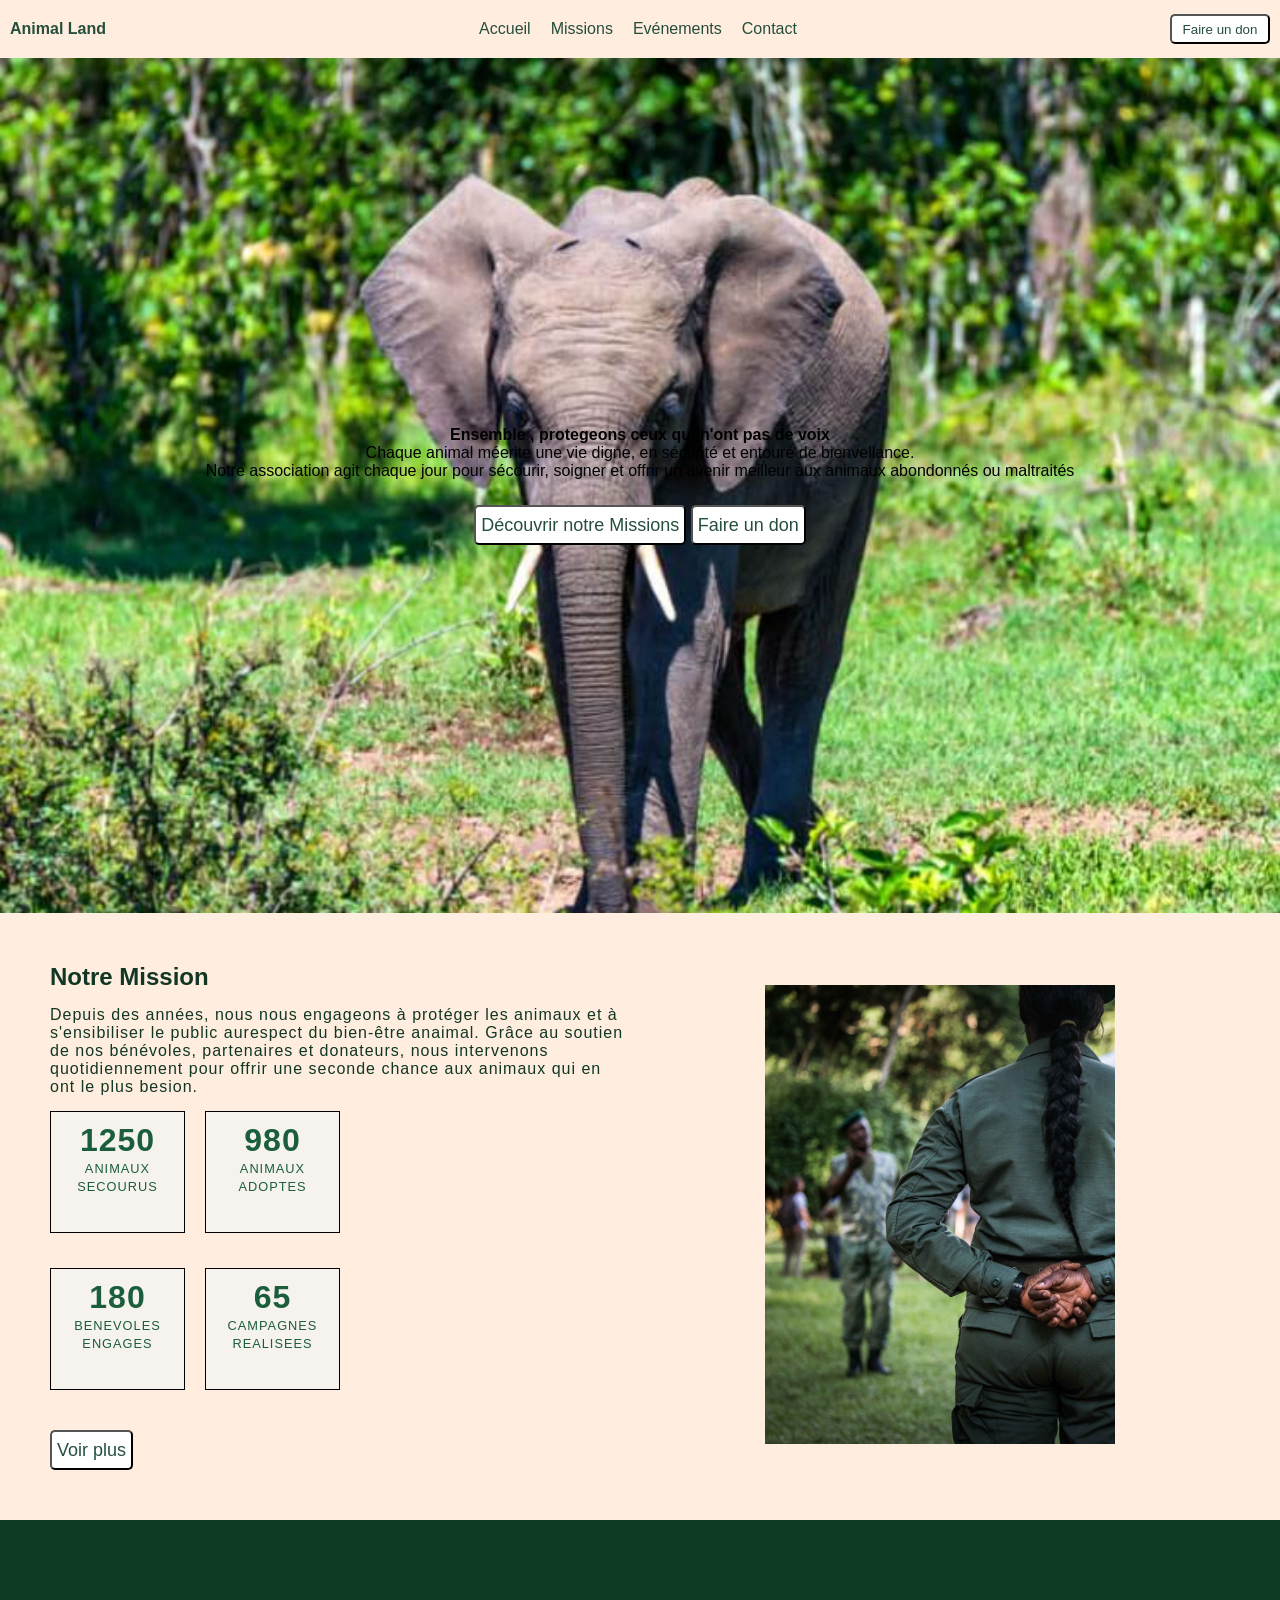
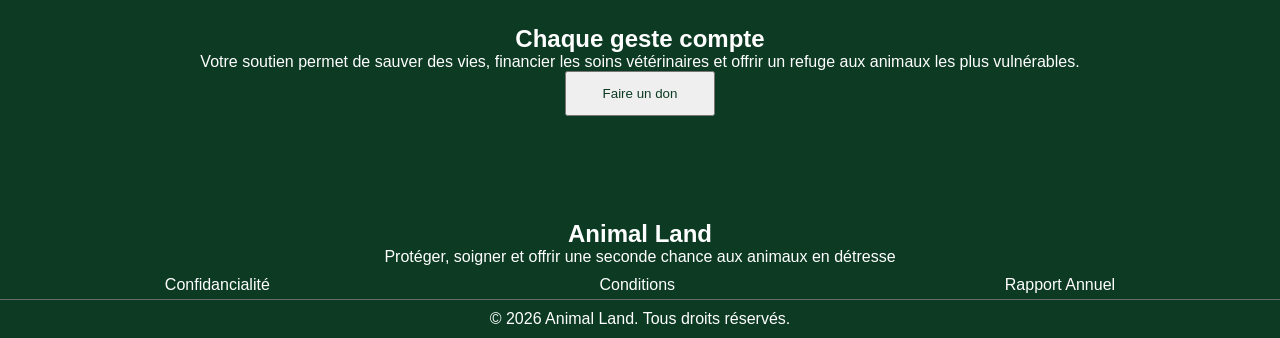
==== index.html @ c0b299cd "index represente la page d'accueil + 3 fichier css pour le style de la nav le main et footer+2 image" ====
<!doctype html>
<html lang="fr">
  <head>
    <meta charset="UTF-8" >
    <meta name="viewport" content="width=device-width, initial-scale=1.0" >
    <title>Animal Land</title>
    <link rel="stylesheet" href="style.css" >
    <link rel="stylesheet" href="style-nav.css" >
    <link rel="stylesheet" href="footer.css" >
  </head>
  <body>
    <header>
      <nav class="nav">
        <a href="index.html"><strong>Animal Land</strong></a>
        <ul>
          <li><a href="index.html">Accueil</a></li>
          <li><a href="#">Missions</a></li>
          <li><a href="#">Evénements</a></li>
          <li><a href="#">Contact</a></li>
        </ul>
        <a href="#"><button>Faire un don</button></a>
      </nav>
    </header>
    <main>
      <article>
        <section class="hero">
          <section class="hero-text">
            <h1>Ensemble , protegeons ceux qui n'ont pas de voix</h1>
            <p>
              Chaque animal méerite une vie digne, en sécurité et entouré de
              bienvellance.<br />
              Notre association agit chaque jour pour sécourir, soigner et
              offrir un avenir meilleur aux animaux abondonnés ou maltraités
            </p>
          </section>
          <section class="btn-hero">
            <a href="#"><button>Découvrir notre Missions</button></a>
            <a href="#"><button>Faire un don</button></a>
          </section>
        </section>
        <section class="missions">
          <section class="mission-text">
            <h2>Notre Mission</h2>
            <p>
              Depuis des années, nous nous engageons à protéger les animaux et à
              s'ensibiliser le public aurespect du bien-être anaimal. Grâce au
              soutien de nos bénévoles, partenaires et donateurs, nous
              intervenons quotidiennement pour offrir une seconde chance aux
              animaux qui en ont le plus besion.
            </p>
            <section class="chiffre">

              <p><strong>1250</strong><br>
              <span>ANIMAUX SECOURUS<span></p>
              <p><strong>980</strong><br>
              <span>ANIMAUX ADOPTES<span></p>
              <p><strong>180</strong><br>
              <span>BENEVOLES ENGAGES<span></p>
              <p><strong>65</strong><br>
              <span>CAMPAGNES REALISEES<span></p>
              
            </section>
            <a href="#" class="btn-hero"><button>Voir plus</button></a>
          </section>
          <section class="img-mission">
            <img src="agent.jpg" alt="image garde forestier">
          </section>
        </section>
        <section class="don">
          <h2>Chaque geste compte</h2>
          <p>Votre soutien permet de sauver des vies, financier
            les soins vétérinaires et offrir un refuge aux 
            animaux les plus vulnérables.
          </p>
          <a href="#"><button>Faire un don</button></a>
        </section>
      </article>
    </main>
    <footer class="footer">
      <h2>Animal Land</h2>
      <p>Protéger, soigner et offrir une seconde chance aux 
        animaux en détresse</p>
        <section class="legal">
          <a href="#">Confidancialité</a>
          <a href="#">Conditions</a>
          <a href="#">Rapport Annuel</a>
        </section>
        <section class="droit">
          &copy; 2026 Animal Land. Tous droits réservés.
        </section>
    </footer>
  </body>
</html>
---- style.css ----
* {
  margin: 0;
  padding: 0;
  font-family: sans-serif;
}
body {
  background-color: #ffeedf;
}

.hero {
  display: flex;
  align-items: center;
  text-align: center;
  justify-content: center;
  height: 95vh;
  flex-direction: column;
  background-image: url(Elephant.jpg);
  background-size: cover;
}

.btn-hero button {
  text-align: center;
  align-items: center;
  margin-top: 25px;
  height: 40px;
  width: auto;
  padding: 5px;
  cursor: pointer;
  border-radius: 5px;
  background-color: #fff;
  color: #264e3d;
  font-size: 18px;
}
.btn-hero button:hover {
  background-color: #264e3d;
  color: #fff;
}

/* ------------------------------------------ */
.missions {
  display: grid;
  grid-template-columns: repeat(2, 1fr);
  gap: 20px;
  padding: 50px;
  place-items: center;
  color: #113624;
}
.mission-text h2 {
  margin-bottom: 15px;
}
.mission-text p {
  margin-bottom: 15px;
  letter-spacing: 1px;
}
.chiffre {
  display: grid;
  grid-template-columns: repeat(2, 1fr);
  width: 50%;
  gap: 20px;
  place-items: center;
}

.chiffre p {
  display: block;
  text-align: center;
  align-items: center;
  height: 100px;
  border: 1px solid black;
  padding: 10px;
  background-color: #f6f2ed;
  color: #1b5e3c;
}
.chiffre strong {
  font-size: 2rem;
  font-weight: 600;
}
.chiffre span {
  font-size: 0.8rem;
  letter-spacing: 1px;
}
.img-mission img {
  width: 350px;
  height: auto;
}

/* ------------------------------------------- */

.don {
  display: flex;
  text-align: center;
  align-items: center;
  justify-content: center;
  flex-direction: column;
  height: 300px;
  background-color: #0c3a23;
  color: #fff;
}
.don a button {
  height: 45px;
  width: 150px;
  color: #0c3a23;
}
.don a button:hover {
  background-color: #0fba65;
  color: #fff;
  cursor: pointer;
}

@media only screen and (min-width: 320px) and (max-width: 767px) {
  body {
    text-align: center;
    background-color: red;
  }
  .missions {
    display: flex;
    flex-wrap: wrap;
    text-align: center;
    align-items: center;
  }
  .chiffre {
    display: flex;
    flex-wrap: wrap;
    flex-direction: column;
  }
  .chiffre p {
    display: flex;
    flex-wrap: wrap;
    text-align: center;
  }
  .img-mission img {
    display: none;
  }
}
---- style-nav.css ----
.nav {
  display: flex;
  justify-content: space-between;
  align-items: center;
  padding: 10px;
}
.nav a {
  text-decoration: none;
  color: #264e3d;
}
.nav a button {
  width: 100px;
  height: 30px;
  border-radius: 5px;
  cursor: pointer;
  background-color: #fff;
  color: #264e3d;
}
.nav a button:hover {
  background-color: #264e3d;
  color: #fff;
}
.nav a:hover {
  text-decoration: underline;
  font-weight: 600;
}

.nav ul {
  display: flex;
  list-style: none;
}
.nav ul li {
  justify-content: space-between;
  margin: 10px;
}

@media screen and (min-width: 320px) and (max-width: 767px) and (orientation: portrait) {
  .nav {
    display: flex;
    flex-wrap: wrap;
    flex-direction: column;
  }
  .nav a {
    display: flex;
  }
  .nav ul {
    display: flex;
    flex-wrap: wrap;
    list-style-type: none;
  }
}
---- footer.css ----
.footer {
  display: block;
  text-align: center;
  color: #fff;
  background-color: #0c3a23;
}

.legal {
  display: flex;
  margin-top: 10px;
  justify-content: space-around;
}
.legal a {
  text-decoration: none;
  color: #fff;
}
.droit {
  justify-content: space-between;
  place-items: center;
  margin-top: 5px;
  border-top: 1px solid #6a6a6a;
  padding: 10px;
}

@media screen and (min-width: 320px) and (max-width: 767px) and (orientation: portrait) {
  .footer {
    display: block;
    text-align: center;
    color: #fff;
    background-color: #0c3a23;
    width: 100%;
  }
}
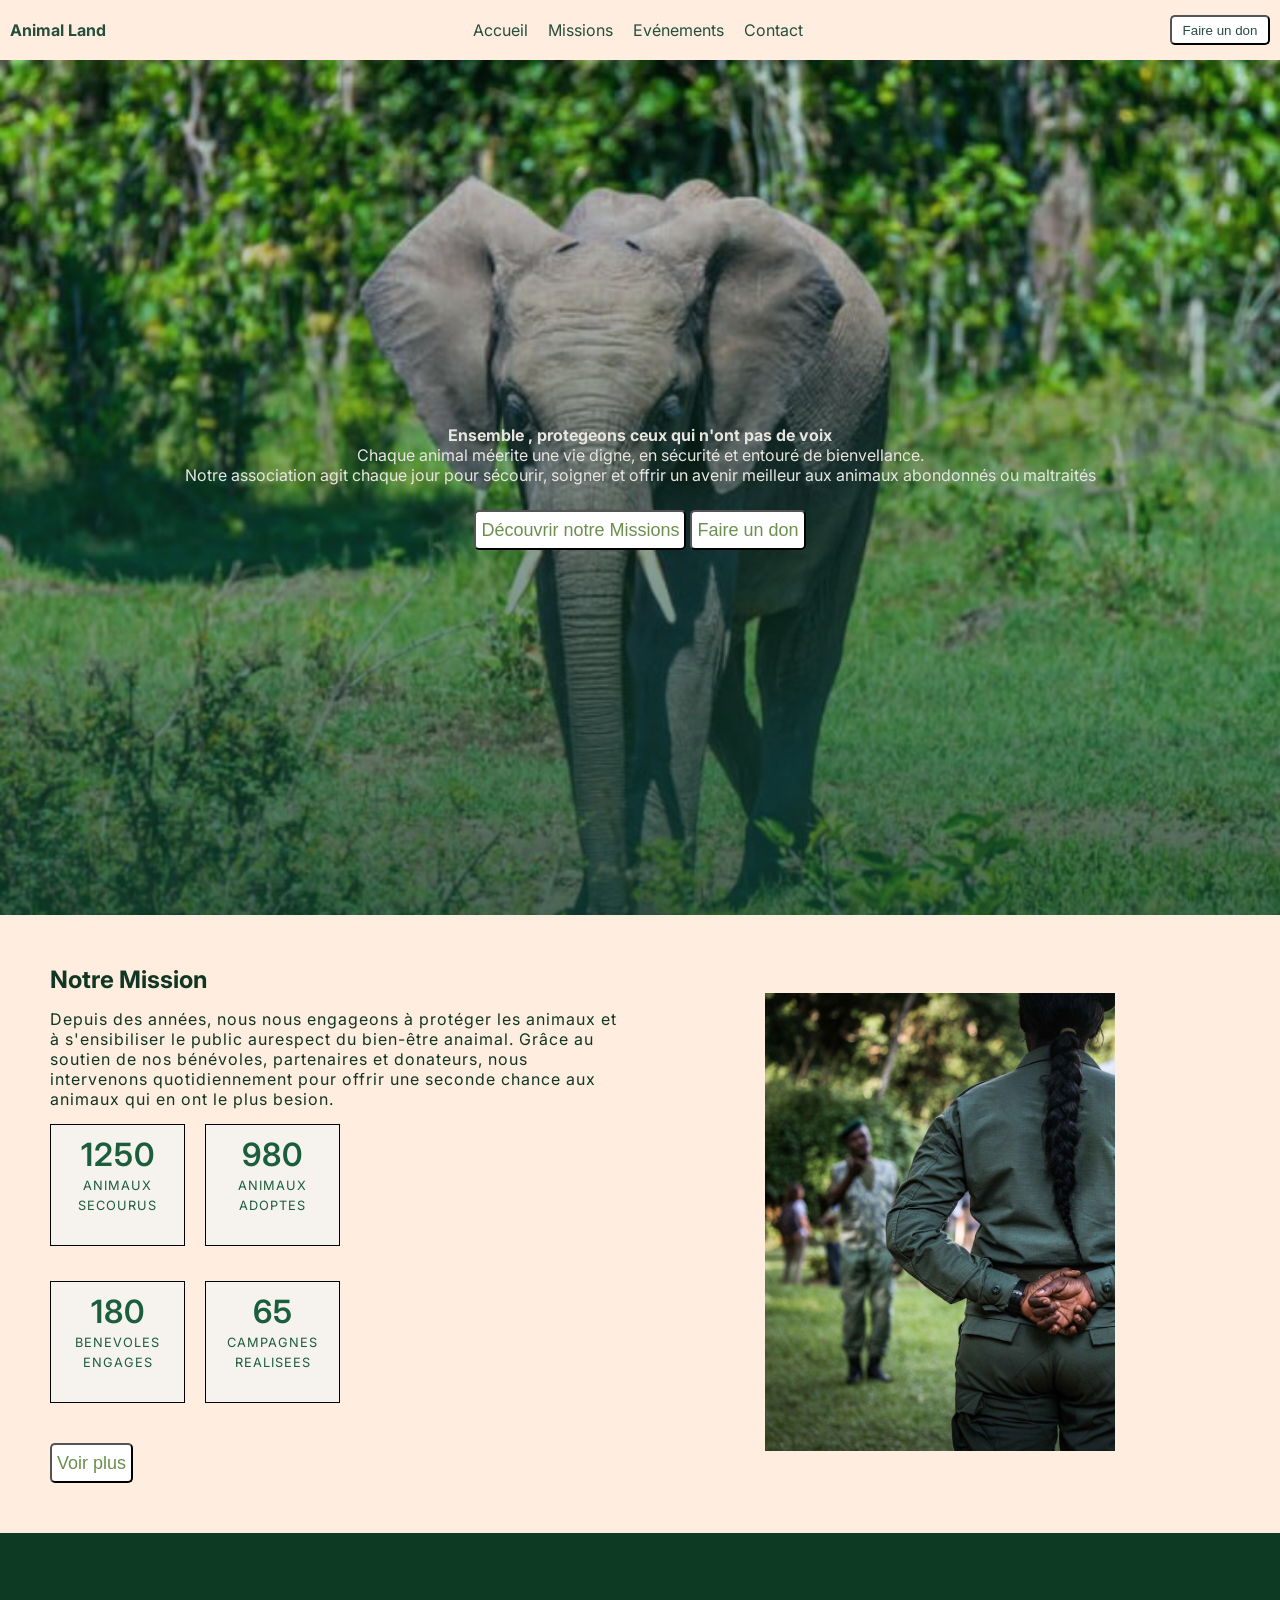
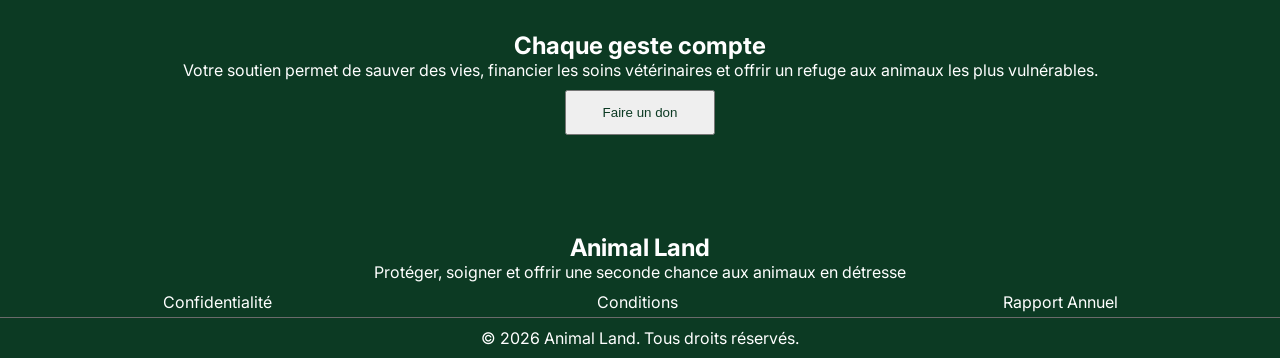
==== commit e58cd099: "mise à jour police" ====
--- a/index.html
+++ b/index.html
@@ -7,6 +7,10 @@
     <link rel="stylesheet" href="style.css" >
     <link rel="stylesheet" href="style-nav.css" >
     <link rel="stylesheet" href="footer.css" >
+    <link
+      rel="stylesheet"
+      href="https://cdnjs.cloudflare.com/ajax/libs/font-awesome/6.5.2/css/all.min.css"
+    />
   </head>
   <body>
     <header>
@@ -15,7 +19,7 @@
         <ul>
           <li><a href="index.html">Accueil</a></li>
           <li><a href="#">Missions</a></li>
-          <li><a href="#">Evénements</a></li>
+          <li><a href="evenements.html">Evénements</a></li>
           <li><a href="#">Contact</a></li>
         </ul>
         <a href="#"><button>Faire un don</button></a>
@@ -81,7 +85,7 @@
       <p>Protéger, soigner et offrir une seconde chance aux 
         animaux en détresse</p>
         <section class="legal">
-          <a href="#">Confidancialité</a>
+          <a href="#">Confidentialité</a>
           <a href="#">Conditions</a>
           <a href="#">Rapport Annuel</a>
         </section>
--- a/style.css
+++ b/style.css
@@ -1,10 +1,13 @@
+/* police ajouter */
+@import url("https://fonts.googleapis.com/css2?family=Playfair+Display:wght@600;700&family=Inter:wght@400;500;600&display=swap");
+
 * {
   margin: 0;
   padding: 0;
-  font-family: sans-serif;
 }
 body {
   background-color: #ffeedf;
+  font-family: "Inter", sans-serif;
 }
 
 .hero {
@@ -14,8 +17,11 @@
   justify-content: center;
   height: 95vh;
   flex-direction: column;
-  background-image: url(Elephant.jpg);
+  background-image:
+    linear-gradient(rgba(15, 61, 46, 0.15), rgba(15, 61, 46, 0.75)),
+    url("Elephant.jpg");
   background-size: cover;
+  color: #e8e5e1;
 }
 
 .btn-hero button {
@@ -28,11 +34,11 @@
   cursor: pointer;
   border-radius: 5px;
   background-color: #fff;
-  color: #264e3d;
+  color: #6b8f4e;
   font-size: 18px;
 }
 .btn-hero button:hover {
-  background-color: #264e3d;
+  background-color: #6b8f4e;
   color: #fff;
 }
 
@@ -96,12 +102,14 @@
   color: #fff;
 }
 .don a button {
+  margin-top: 10px;
   height: 45px;
   width: 150px;
   color: #0c3a23;
 }
 .don a button:hover {
-  background-color: #0fba65;
+  background-color: #6b8f4e;
+  border-radius: 10px;
   color: #fff;
   cursor: pointer;
 }
@@ -109,7 +117,6 @@
 @media only screen and (min-width: 320px) and (max-width: 767px) {
   body {
     text-align: center;
-    background-color: red;
   }
   .missions {
     display: flex;
--- a/style-nav.css
+++ b/style-nav.css
@@ -17,7 +17,7 @@
   color: #264e3d;
 }
 .nav a button:hover {
-  background-color: #264e3d;
+  background-color: #6b8f4e;
   color: #fff;
 }
 .nav a:hover {
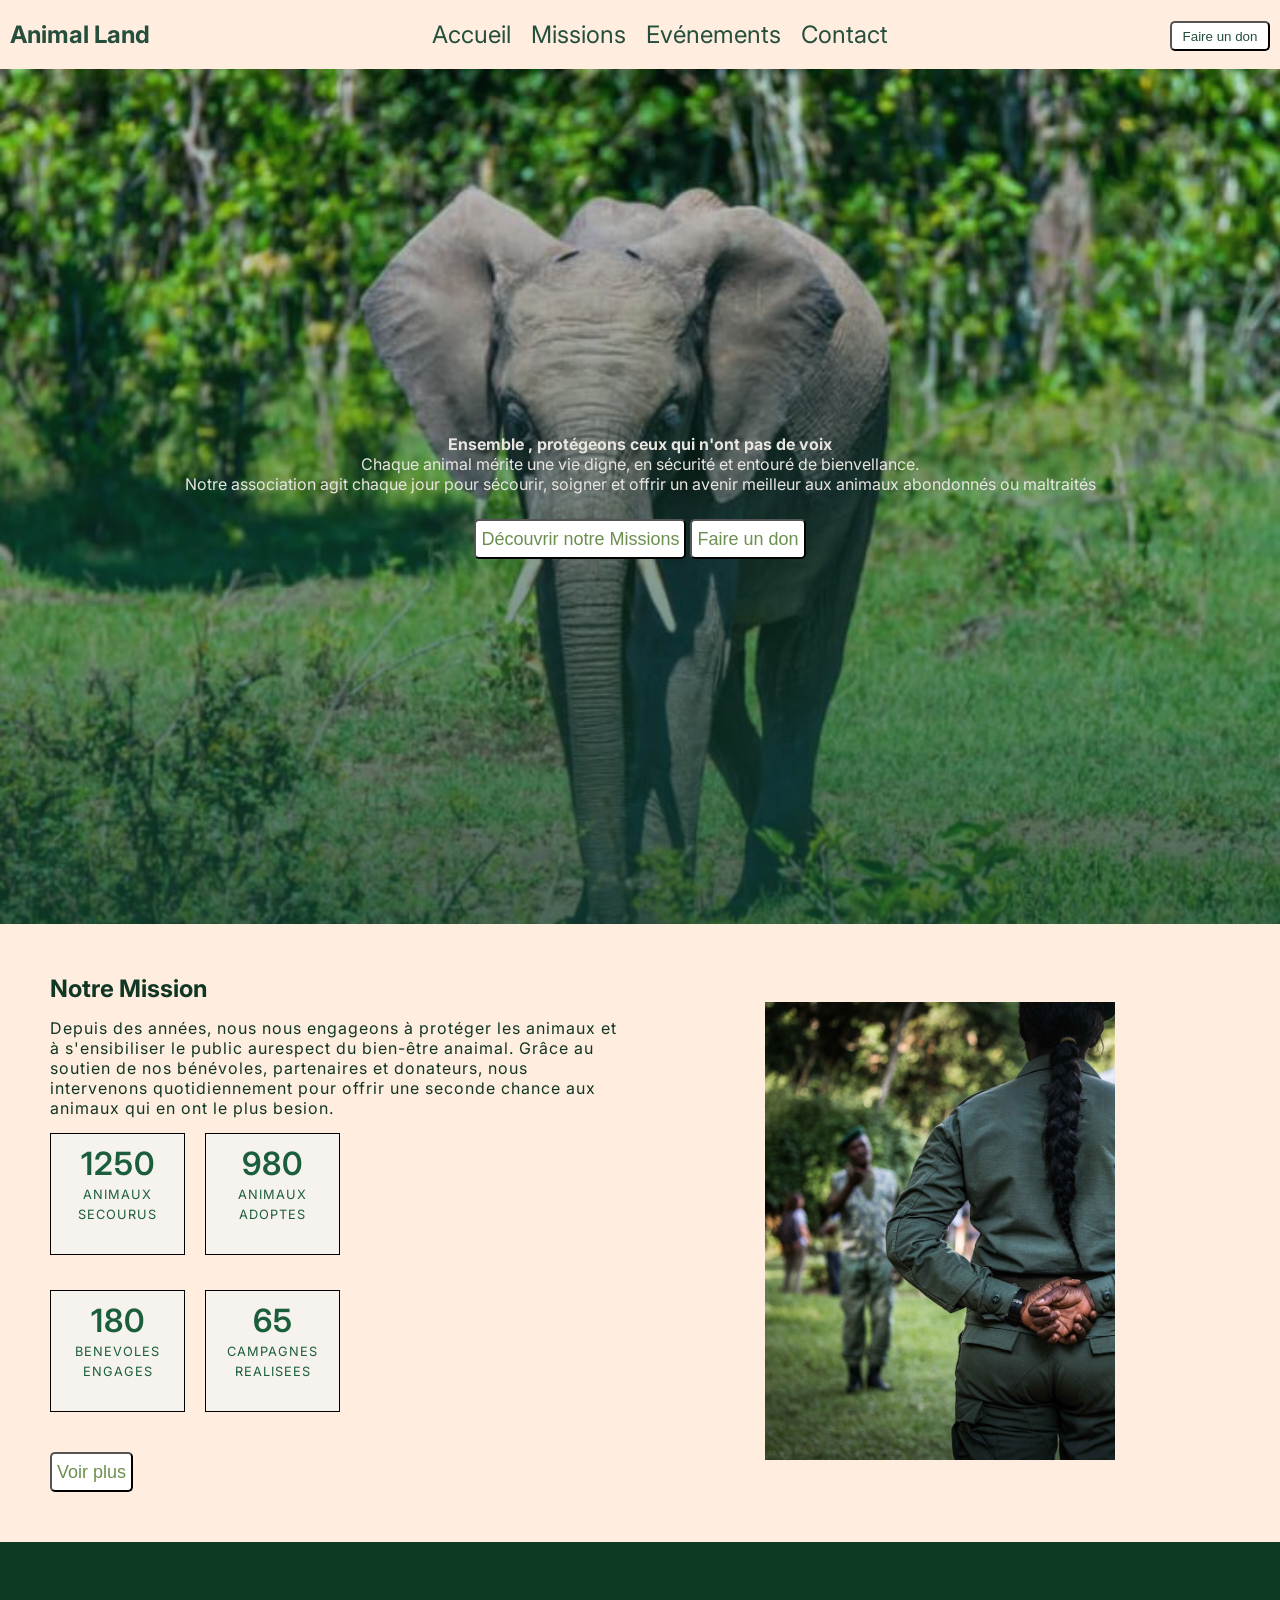
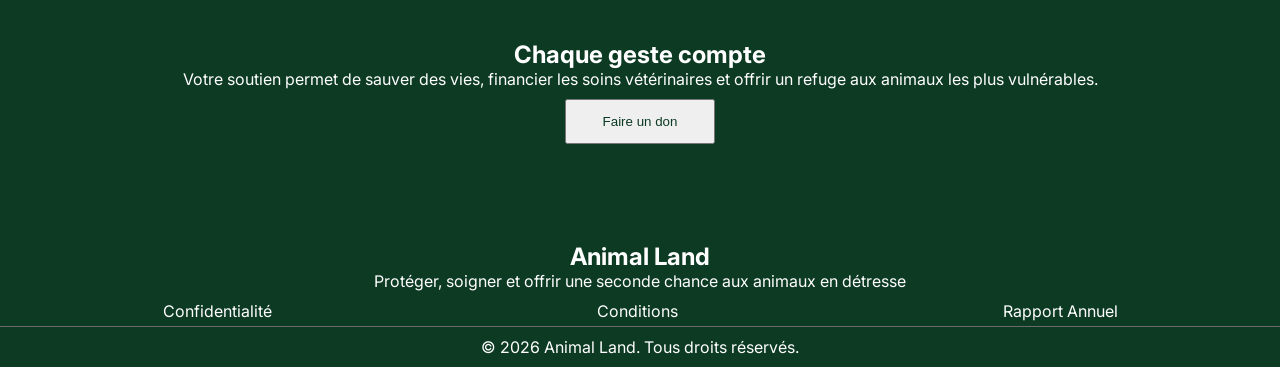
==== commit a0329e1d: "Nouvelle mise en forme adaptative des ecran pour accueil et evenement" ====
--- a/index.html
+++ b/index.html
@@ -18,28 +18,28 @@
         <a href="index.html"><strong>Animal Land</strong></a>
         <ul>
           <li><a href="index.html">Accueil</a></li>
-          <li><a href="#">Missions</a></li>
+          <li><a href="mission.html">Missions</a></li>
           <li><a href="evenements.html">Evénements</a></li>
-          <li><a href="#">Contact</a></li>
+          <li><a href="contact_&_don.html">Contact</a></li>
         </ul>
-        <a href="#"><button>Faire un don</button></a>
+        <a href="contact_&_don.html"><button>Faire un don</button></a>
       </nav>
     </header>
     <main>
       <article>
         <section class="hero">
           <section class="hero-text">
-            <h1>Ensemble , protegeons ceux qui n'ont pas de voix</h1>
+            <h1>Ensemble , protégeons ceux qui n'ont pas de voix</h1>
             <p>
-              Chaque animal méerite une vie digne, en sécurité et entouré de
+              Chaque animal mérite une vie digne, en sécurité et entouré de
               bienvellance.<br />
               Notre association agit chaque jour pour sécourir, soigner et
               offrir un avenir meilleur aux animaux abondonnés ou maltraités
             </p>
           </section>
           <section class="btn-hero">
-            <a href="#"><button>Découvrir notre Missions</button></a>
-            <a href="#"><button>Faire un don</button></a>
+            <a href="mission.html"><button>Découvrir notre Missions</button></a>
+            <a href="contact_&_don.html"><button>Faire un don</button></a>
           </section>
         </section>
         <section class="missions">
@@ -64,7 +64,7 @@
               <span>CAMPAGNES REALISEES<span></p>
               
             </section>
-            <a href="#" class="btn-hero"><button>Voir plus</button></a>
+            <a href="mission.html" class="btn-hero"><button>Voir plus</button></a>
           </section>
           <section class="img-mission">
             <img src="agent.jpg" alt="image garde forestier">
@@ -76,7 +76,7 @@
             les soins vétérinaires et offrir un refuge aux 
             animaux les plus vulnérables.
           </p>
-          <a href="#"><button>Faire un don</button></a>
+          <a href="contact_&_don.html"><button>Faire un don</button></a>
         </section>
       </article>
     </main>
--- a/style-nav.css
+++ b/style-nav.css
@@ -47,5 +47,17 @@
     display: flex;
     flex-wrap: wrap;
     list-style-type: none;
+    text-align: center;
+    justify-content: center;
   }
 }
+@media only screen and (min-width: 768px) {
+  nav {
+    font-size: 1.25rem;
+  }
+}
+@media only screen and (min-width: 1024px) {
+  nav {
+    font-size: 2rem;
+  }
+}
--- a/footer.css
+++ b/footer.css
@@ -30,4 +30,17 @@
     background-color: #0c3a23;
     width: 100%;
   }
+  footer p {
+    font-size: 10px;
+  }
 }
+@media only screen and (min-width: 768px) {
+  nav {
+    font-size: 1rem;
+  }
+}
+@media only screen and (min-width: 1024px) {
+  nav {
+    font-size: 1.5rem;
+  }
+}
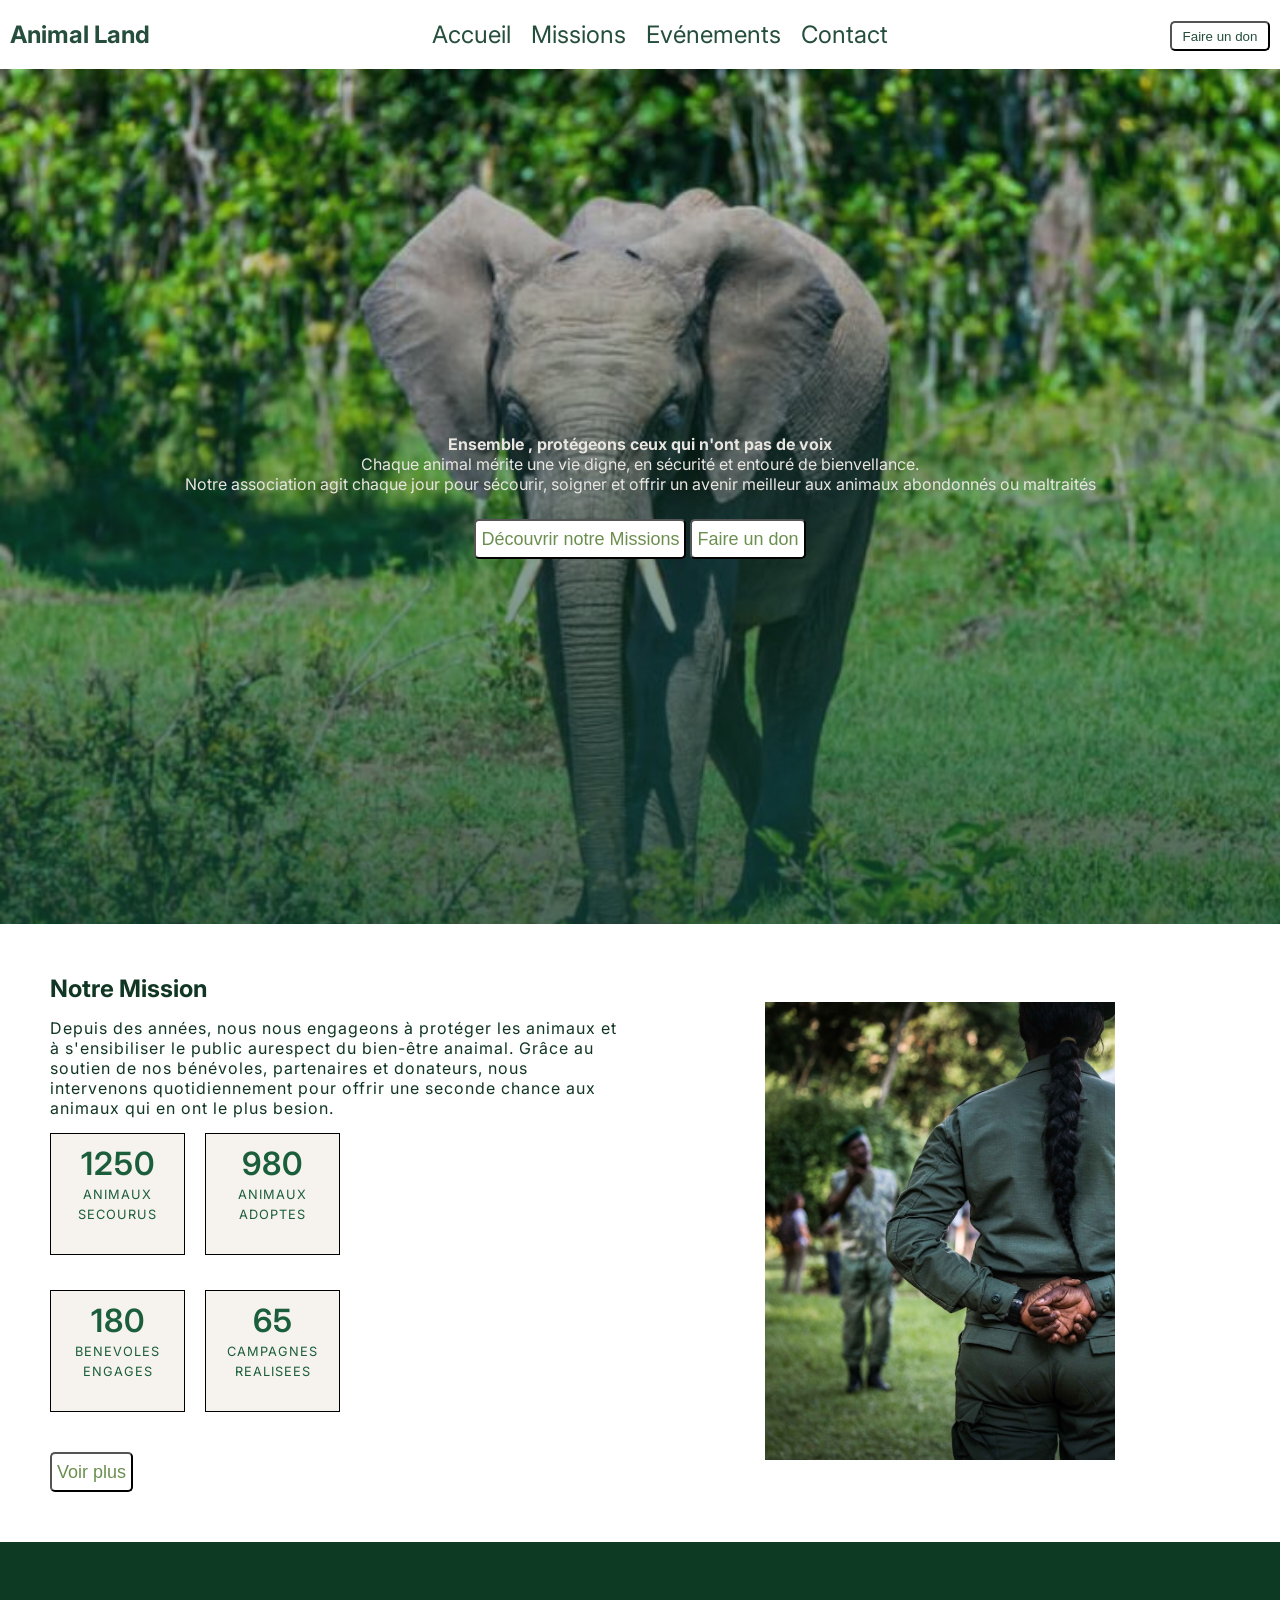
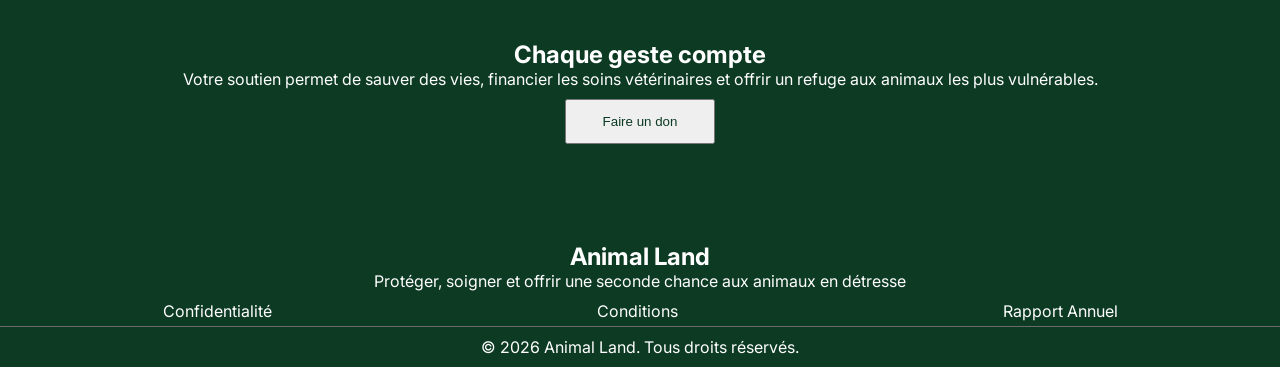
==== commit 8d0af1b6: "fix: structuration du projet. - Ajout d'un dossier css contenant tous les fichier css. - Ajout d'un " ====
--- a/index.html
+++ b/index.html
@@ -4,9 +4,9 @@
     <meta charset="UTF-8" >
     <meta name="viewport" content="width=device-width, initial-scale=1.0" >
     <title>Animal Land</title>
-    <link rel="stylesheet" href="style.css" >
-    <link rel="stylesheet" href="style-nav.css" >
-    <link rel="stylesheet" href="footer.css" >
+    <link rel="stylesheet" href="./css/style.css" >
+    <link rel="stylesheet" href="./css/style-nav.css" >
+    <link rel="stylesheet" href="./css/footer.css" >
     <link
       rel="stylesheet"
       href="https://cdnjs.cloudflare.com/ajax/libs/font-awesome/6.5.2/css/all.min.css"
@@ -20,7 +20,7 @@
           <li><a href="index.html">Accueil</a></li>
           <li><a href="mission.html">Missions</a></li>
           <li><a href="evenements.html">Evénements</a></li>
-          <li><a href="contact_&_don.html">Contact</a></li>
+          <li><a href="contacte_&_don.html">Contact</a></li>
         </ul>
         <a href="contact_&_don.html"><button>Faire un don</button></a>
       </nav>
@@ -67,7 +67,7 @@
             <a href="mission.html" class="btn-hero"><button>Voir plus</button></a>
           </section>
           <section class="img-mission">
-            <img src="agent.jpg" alt="image garde forestier">
+            <img src="./images/agent.jpg" alt="image garde forestier">
           </section>
         </section>
         <section class="don">
--- a/css/style.css
+++ b/css/style.css
@@ -0,0 +1,139 @@
+/* police ajouter */
+@import url("https://fonts.googleapis.com/css2?family=Playfair+Display:wght@600;700&family=Inter:wght@400;500;600&display=swap");
+
+* {
+  margin: 0;
+  padding: 0;
+}
+body {
+  font-family: "Inter", sans-serif;
+}
+
+.hero {
+  display: flex;
+  align-items: center;
+  text-align: center;
+  justify-content: center;
+  height: 95vh;
+  flex-direction: column;
+  background-image:
+    linear-gradient(rgba(15, 61, 46, 0.15), rgba(15, 61, 46, 0.75)),
+    url("../images/Elephant-accueil.jpg");
+  background-size: cover;
+  color: #e8e5e1;
+}
+
+.btn-hero button {
+  text-align: center;
+  align-items: center;
+  margin-top: 25px;
+  height: 40px;
+  width: auto;
+  padding: 5px;
+  cursor: pointer;
+  border-radius: 5px;
+  background-color: #fff;
+  color: #6b8f4e;
+  font-size: 18px;
+}
+.btn-hero button:hover {
+  background-color: #6b8f4e;
+  color: #fff;
+}
+
+/* ------------------------------------------ */
+.missions {
+  display: grid;
+  grid-template-columns: repeat(2, 1fr);
+  gap: 20px;
+  padding: 50px;
+  place-items: center;
+  color: #113624;
+}
+.mission-text h2 {
+  margin-bottom: 15px;
+}
+.mission-text p {
+  margin-bottom: 15px;
+  letter-spacing: 1px;
+}
+.chiffre {
+  display: grid;
+  grid-template-columns: repeat(2, 1fr);
+  width: 50%;
+  gap: 20px;
+  place-items: center;
+}
+
+.chiffre p {
+  display: block;
+  text-align: center;
+  align-items: center;
+  height: 100px;
+  border: 1px solid black;
+  padding: 10px;
+  background-color: #f6f2ed;
+  color: #1b5e3c;
+}
+.chiffre strong {
+  font-size: 2rem;
+  font-weight: 600;
+}
+.chiffre span {
+  font-size: 0.8rem;
+  letter-spacing: 1px;
+}
+.img-mission img {
+  width: 350px;
+  height: auto;
+}
+
+/* ------------------------------------------- */
+
+.don {
+  display: flex;
+  text-align: center;
+  align-items: center;
+  justify-content: center;
+  flex-direction: column;
+  height: 300px;
+  background-color: #0c3a23;
+  color: #fff;
+}
+.don a button {
+  margin-top: 10px;
+  height: 45px;
+  width: 150px;
+  color: #0c3a23;
+}
+.don a button:hover {
+  background-color: #6b8f4e;
+  border-radius: 10px;
+  color: #fff;
+  cursor: pointer;
+}
+
+@media only screen and (min-width: 320px) and (max-width: 767px) {
+  body {
+    text-align: center;
+  }
+  .missions {
+    display: flex;
+    flex-wrap: wrap;
+    text-align: center;
+    align-items: center;
+  }
+  .chiffre {
+    display: flex;
+    flex-wrap: wrap;
+    flex-direction: column;
+  }
+  .chiffre p {
+    display: flex;
+    flex-wrap: wrap;
+    text-align: center;
+  }
+  .img-mission img {
+    display: none;
+  }
+}
--- a/css/style-nav.css
+++ b/css/style-nav.css
@@ -0,0 +1,69 @@
+@import url("https://fonts.googleapis.com/css2?family=Playfair+Display:wght@600;700&family=Inter:wght@400;500;600&display=swap");
+
+header {
+  font-family: "Inter", sans-serif;
+}
+
+.nav {
+  display: flex;
+  justify-content: space-between;
+  align-items: center;
+  padding: 10px;
+}
+.nav a {
+  text-decoration: none;
+  color: #264e3d;
+}
+.nav a button {
+  width: 100px;
+  height: 30px;
+  border-radius: 5px;
+  cursor: pointer;
+  background-color: #fff;
+  color: #264e3d;
+}
+.nav a button:hover {
+  background-color: #6b8f4e;
+  color: #fff;
+}
+.nav a:hover {
+  text-decoration: underline;
+  font-weight: 600;
+}
+
+.nav ul {
+  display: flex;
+  list-style: none;
+}
+.nav ul li {
+  justify-content: space-between;
+  margin: 10px;
+}
+
+@media screen and (min-width: 320px) and (max-width: 767px) and (orientation: portrait) {
+  .nav {
+    display: flex;
+    flex-wrap: wrap;
+    flex-direction: column;
+  }
+  .nav a {
+    display: flex;
+  }
+  .nav ul {
+    display: flex;
+    flex-wrap: wrap;
+    list-style-type: none;
+    text-align: center;
+    justify-content: center;
+  }
+}
+@media only screen and (min-width: 768px) {
+  nav {
+    font-size: 1.25rem;
+  }
+}
+@media only screen and (min-width: 1024px) {
+  nav {
+    font-size: 1.5rem;
+  }
+}
--- a/css/footer.css
+++ b/css/footer.css
@@ -0,0 +1,49 @@
+@import url("https://fonts.googleapis.com/css2?family=Playfair+Display:wght@600;700&family=Inter:wght@400;500;600&display=swap");
+
+.footer {
+  display: block;
+  text-align: center;
+  color: #fff;
+  background-color: #0c3a23;
+  font-family: "Inter", sans-serif;
+}
+
+.legal {
+  display: flex;
+  margin-top: 10px;
+  justify-content: space-around;
+}
+.legal a {
+  text-decoration: none;
+  color: #fff;
+}
+.droit {
+  justify-content: space-between;
+  place-items: center;
+  margin-top: 5px;
+  border-top: 1px solid #6a6a6a;
+  padding: 10px;
+}
+
+@media screen and (min-width: 320px) and (max-width: 767px) and (orientation: portrait) {
+  .footer {
+    display: block;
+    text-align: center;
+    color: #fff;
+    background-color: #0c3a23;
+    width: 100%;
+  }
+  footer p {
+    font-size: 10px;
+  }
+}
+@media only screen and (min-width: 768px) {
+  nav {
+    font-size: 1rem;
+  }
+}
+@media only screen and (min-width: 1024px) {
+  nav {
+    font-size: 1.5rem;
+  }
+}
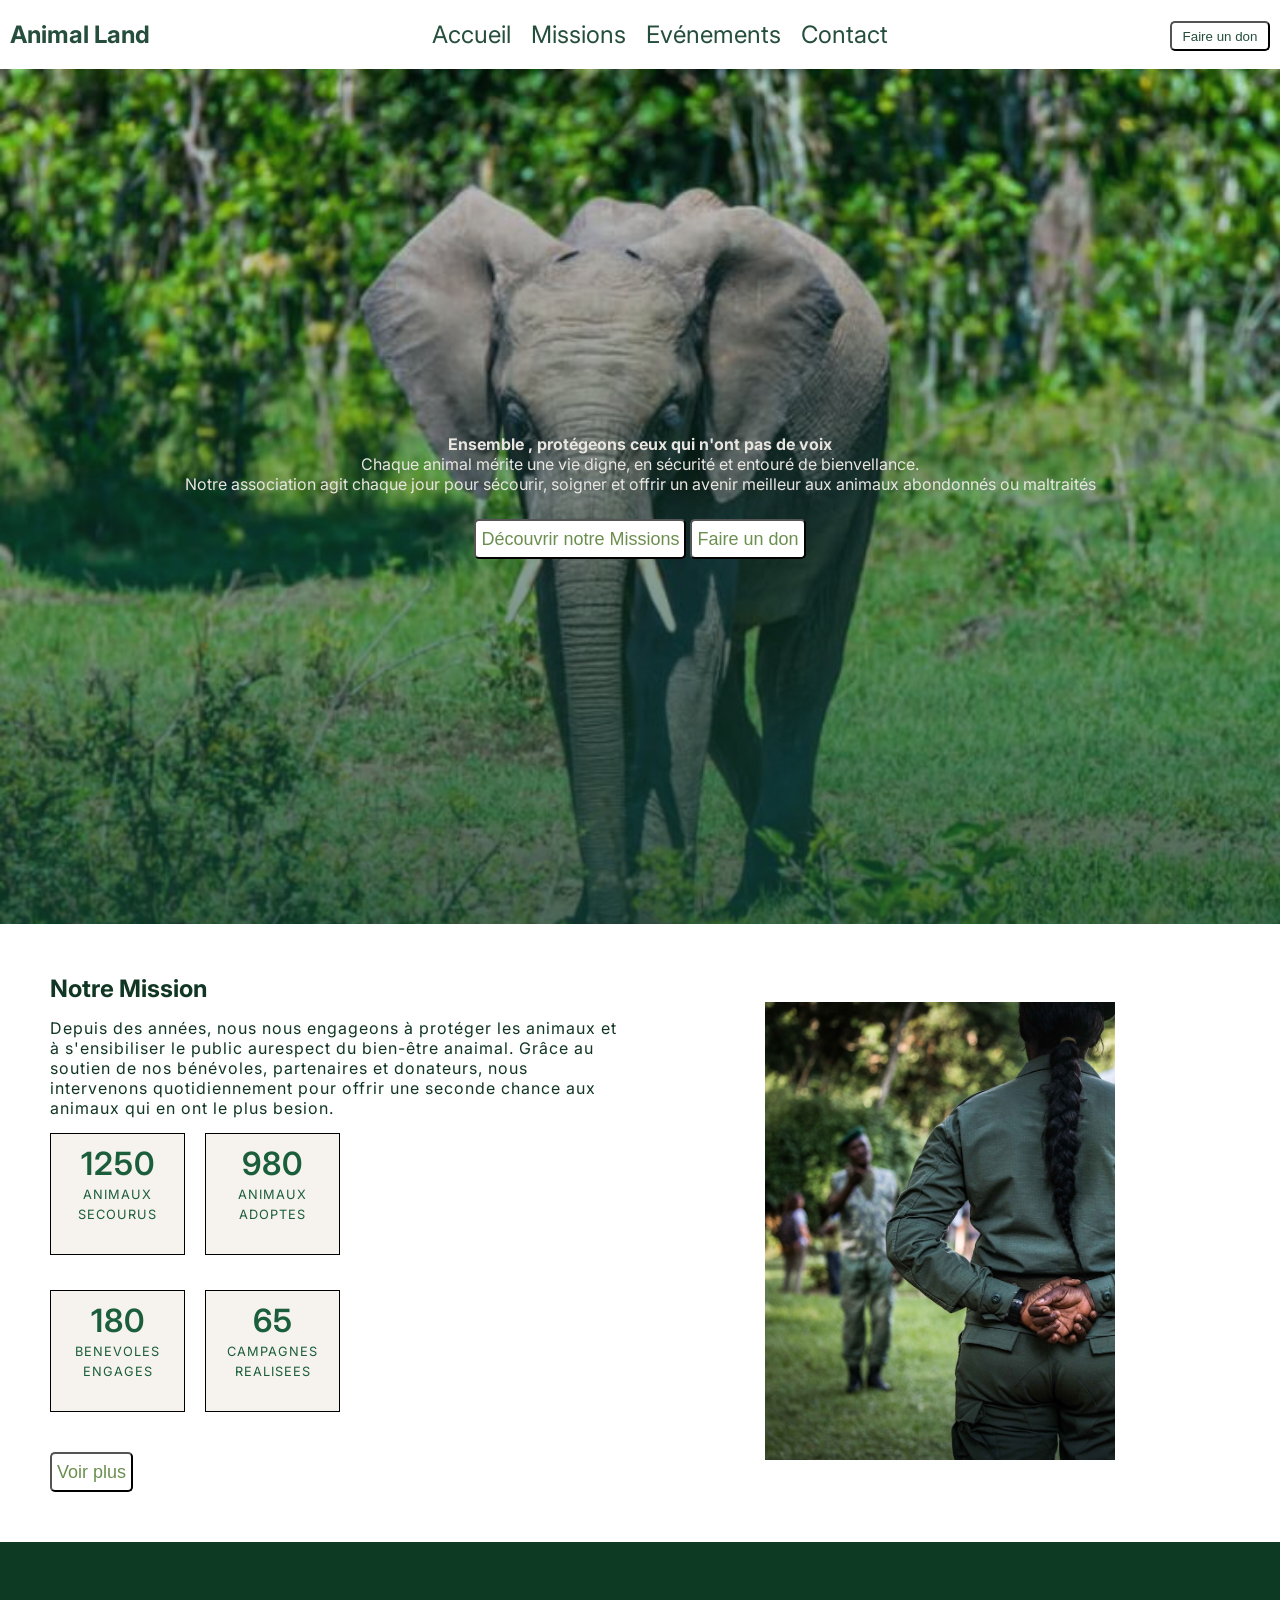
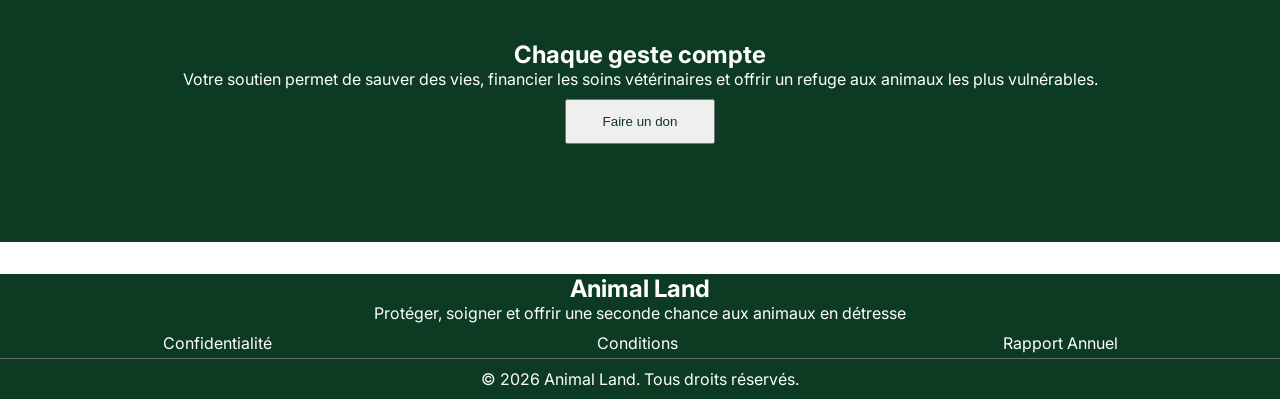
==== commit e53c2d7a: "modification des liens" ====
--- a/index.html
+++ b/index.html
@@ -22,7 +22,7 @@
           <li><a href="evenements.html">Evénements</a></li>
           <li><a href="contacte_&_don.html">Contact</a></li>
         </ul>
-        <a href="contact_&_don.html"><button>Faire un don</button></a>
+        <a href="contacte_&_don.html"><button>Faire un don</button></a>
       </nav>
     </header>
     <main>
@@ -39,7 +39,7 @@
           </section>
           <section class="btn-hero">
             <a href="mission.html"><button>Découvrir notre Missions</button></a>
-            <a href="contact_&_don.html"><button>Faire un don</button></a>
+            <a href="contacte_&_don.html"><button>Faire un don</button></a>
           </section>
         </section>
         <section class="missions">
@@ -76,7 +76,7 @@
             les soins vétérinaires et offrir un refuge aux 
             animaux les plus vulnérables.
           </p>
-          <a href="contact_&_don.html"><button>Faire un don</button></a>
+          <a href="contacte_&_don.html"><button>Faire un don</button></a>
         </section>
       </article>
     </main>
--- a/css/style.css
+++ b/css/style.css
@@ -97,6 +97,7 @@
   justify-content: center;
   flex-direction: column;
   height: 300px;
+  margin-bottom: 2rem;
   background-color: #0c3a23;
   color: #fff;
 }
